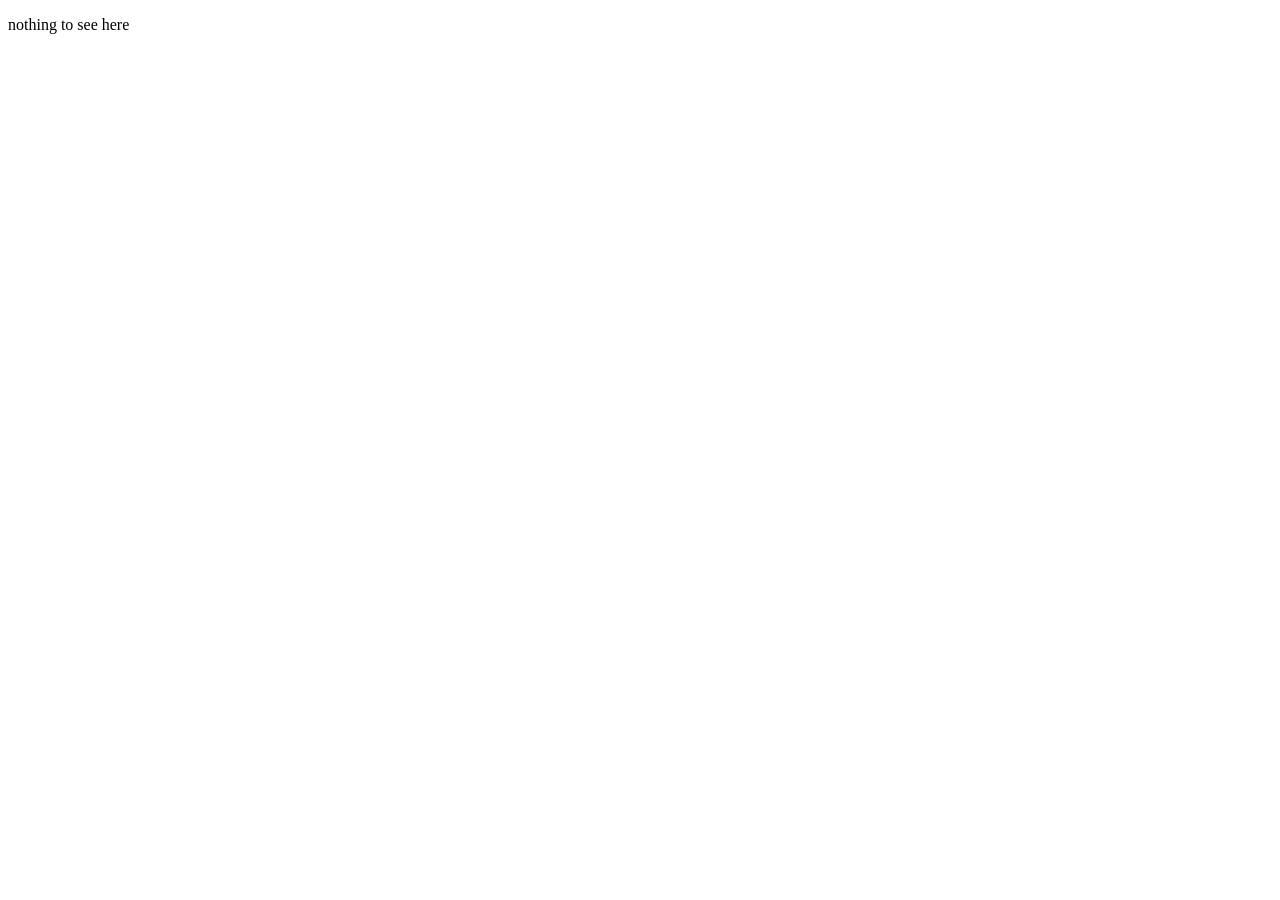
==== about.html @ bacebbcd "added anchor links" ====
<!DOCTYPE html>
<html lang="en">
<head>
    <meta charset="UTF-8">
    <meta name="viewport" content="width=device-width, initial-scale=1.0">
    <title>ourArchive: ABOUT</title>
</head>
<body>
    <p>nothing to see here</p>
</body>
</html>
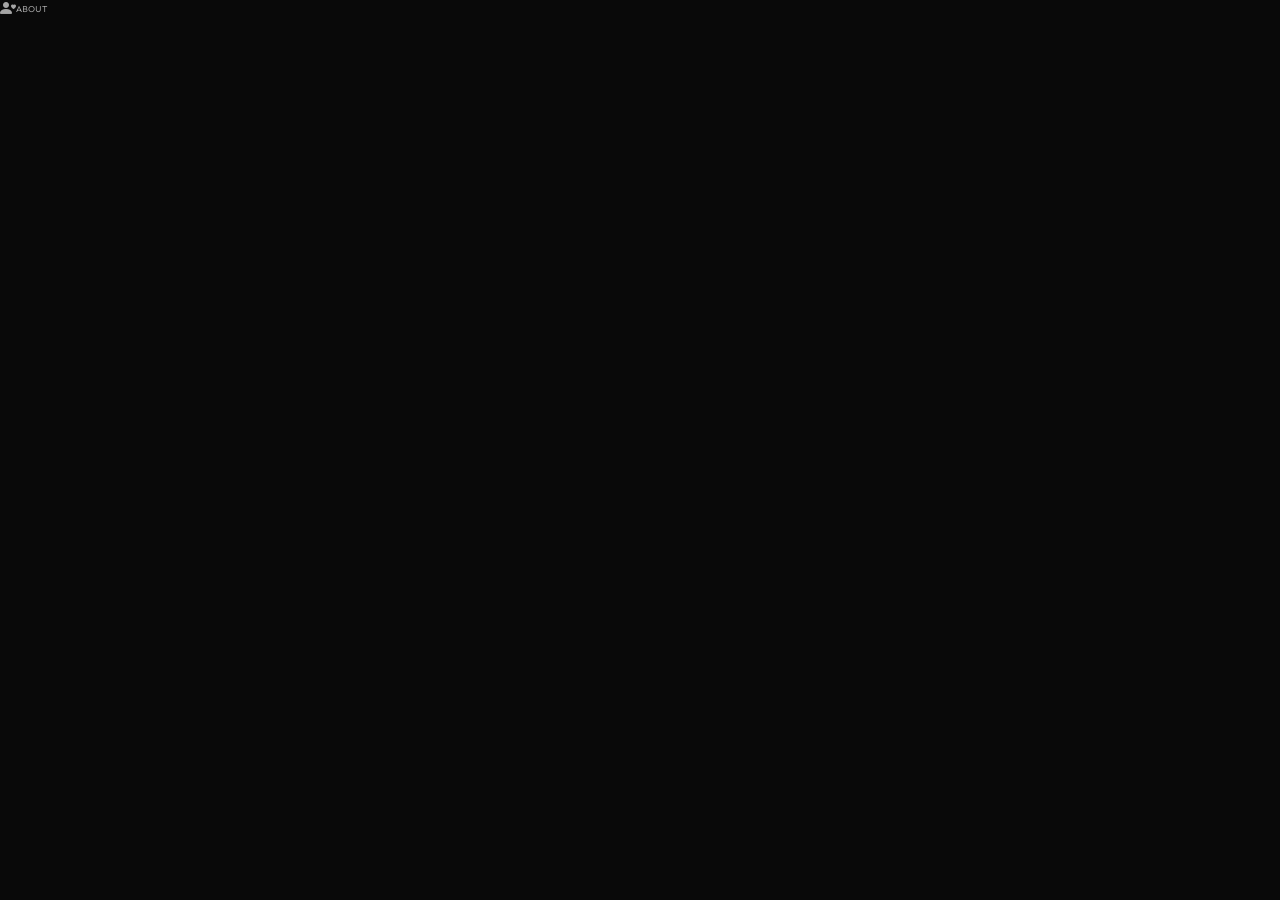
==== commit 515544aa: "Added a new html page" ====
--- a/about.html
+++ b/about.html
@@ -4,8 +4,30 @@
     <meta charset="UTF-8">
     <meta name="viewport" content="width=device-width, initial-scale=1.0">
     <title>ourArchive: ABOUT</title>
+
+    <!-- GOOGLE FONTS -->
+    <link rel="preconnect" href="https://fonts.googleapis.com">
+    <link rel="preconnect" href="https://fonts.googleapis.com">
+    <link rel="preconnect" href="https://fonts.gstatic.com" crossorigin>
+    <link href="https://fonts.googleapis.com/css2?family=Gotu&family=Sen:wght@400..800&display=swap" rel="stylesheet">
+
+    <!-- SCRIPTS -->
+    <link rel="stylesheet" href="about.css">
+
+    <!-- BOOTSTRAP -->
+    <link rel="stylesheet" href="https://cdn.jsdelivr.net/npm/bootstrap-icons@1.13.1/font/bootstrap-icons.min.css">
 </head>
 <body>
-    <p>nothing to see here</p>
+    <div id="background">
+        <div id="navBar">
+            <a class="icon" href="index.html">
+                <i class="bi bi-person-heart"></i>
+                <p>ABOUT</p>
+            </a>
+        </div>
+    </div>
+    
+
+    <script src="about.js"></script>
 </body>
 </html>
--- a/about.css
+++ b/about.css
@@ -0,0 +1,84 @@
+* {
+    margin: 0;
+    padding: 0;
+    box-sizing: border-box;
+    scroll-behavior: smooth;
+}
+
+/* LAYOUT HELPER */
+
+.flexCenter { display: flex; justify-content: center; align-items: center; }
+.flexStartColumn { display: flex; justify-content: center; align-items: flex-start; flex-direction: column;  }
+.flexCenterColumn { display: flex; justify-content: center; align-items: center; flex-direction: column; }
+.imgsContain { width: 100%; height: 100%; object-fit: contain; }
+.imgsCover { width: 100%; height: 100%; object-fit: cover; }
+#imgsRadius { width: 100%; height: 100%; object-fit: contain; border-radius: 100%; }
+
+:root {
+    --black: #090909;
+    --green: #89A482;
+    --white: #fffffd; 
+    
+    --text-color: #a5a5a5;
+
+    --main-title-text:  "Gotu", sans-serif;
+    --main-title-size: 18px;
+    --main-title-letter-spacing: .5px;
+
+    --main-text-size: 12px;
+    --main-text-font-family: "Sen", sans-serif;
+    --main-text-line-height: 1.8em;
+
+    --bullet-text-size: 9px;
+}
+
+/* FONTS */
+.sen {
+  font-family: "Sen", sans-serif;
+  font-optical-sizing: auto;
+  font-weight: 400;
+  font-style: normal;
+}
+
+.gotu-regular {
+  font-family: "Gotu", sans-serif;
+  font-weight: 400;
+  font-style: normal;
+}
+
+/* BACKGROUND */
+#background {
+    position: absolute;
+    top: 0;
+    left: 0;
+    width: 100%;
+    height: 100%;
+    background-color: var(--black);
+}
+
+/* NAVBAR */
+#navBar {
+    position: absolute;
+    top: 0;
+    left: 0;
+    display: flex;
+    justify-content: flex-start;
+    align-items: center;
+    width: 100%;
+}
+
+.icon {
+    width: 100%;
+    height: 100%;
+    display: flex;
+    justify-content: flex-start;
+    align-items: center;
+    font-size: 1rem;
+    color: var(--text-color);
+    text-decoration: none;
+}
+
+.icon p {
+    font-family: var(--main-text-font-family);
+    font-size: var(--bullet-text-size);
+}
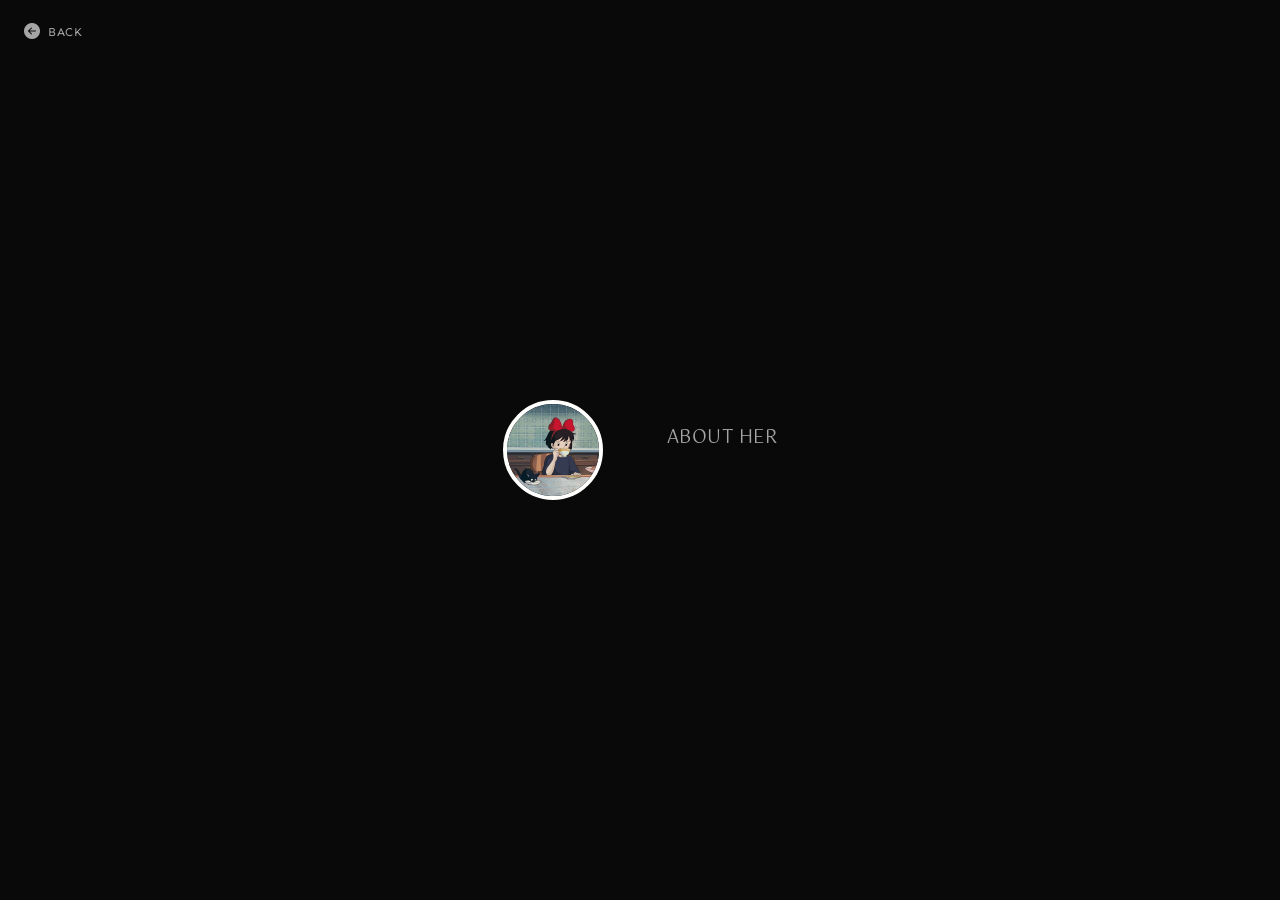
==== commit 35a4de8b: "Updated About Page" ====
--- a/about.html
+++ b/about.html
@@ -20,10 +20,25 @@
 <body>
     <div id="background">
         <div id="navBar">
-            <a class="icon" href="index.html">
-                <i class="bi bi-person-heart"></i>
-                <p>ABOUT</p>
+            <a class="navIcon" href="index.html">
+                <i class="bi bi-arrow-left-circle-fill"></i>
+                <p>BACK</p>
             </a>
+        </div>
+
+        <div id="aboutWrapper" class="flexCenter">
+
+            <!-- PROFILE IMAGE -->
+            <div id="aboutContainer" class="flexCenter">
+                <img src="imgs/kikiIcon.jpg" class="imgs" alt="">
+            </div>
+
+            <!-- DESCRIPTION -->
+            <div id="aboutDescriptionContainer">
+                <div id="about">
+                    <p class="main-title">ABOUT HER</p>
+                </div>
+            </div>
         </div>
     </div>
     
--- a/about.css
+++ b/about.css
@@ -46,6 +46,12 @@
   font-style: normal;
 }
 
+.main-title {
+    font-family: var(--main-title-text);
+    font-size: var(--main-title-size);
+    color: var(--text-color);   
+}
+
 /* BACKGROUND */
 #background {
     position: absolute;
@@ -65,10 +71,13 @@
     justify-content: flex-start;
     align-items: center;
     width: 100%;
+    height: 40px;
 }
 
-.icon {
-    width: 100%;
+.navIcon {
+    margin-top: 1.5rem;
+    margin-left: 1.5rem;
+    gap: 0.5rem;
     height: 100%;
     display: flex;
     justify-content: flex-start;
@@ -78,7 +87,44 @@
     text-decoration: none;
 }
 
-.icon p {
+.navIcon p {
     font-family: var(--main-text-font-family);
-    font-size: var(--bullet-text-size);
+    font-size: var(--main-text-size);
+    letter-spacing: var(--main-title-letter-spacing);
 }
+
+#aboutWrapper {
+    gap: 4rem;
+    width: 100%;
+    height: 100%;
+}
+
+#aboutContainer img {
+    width: 100px;
+    height: 100px;
+    border-radius: 50%;
+    border: 4.5px solid var(--white);
+}
+
+#about {
+    display: flex;
+    flex-direction: column;
+}
+
+#about p:nth-child(1) {
+    letter-spacing: var(--main-title-letter-spacing);
+    margin-bottom: 1.5rem;
+}
+
+/* RESPONSIVE */
+
+@media (max-width: 768px) {
+    #aboutWrapper {
+        flex-direction: column;
+        gap: 1.5rem;
+    }
+
+    #about p:nth-child(1) {
+        text-align: center;
+    }
+}
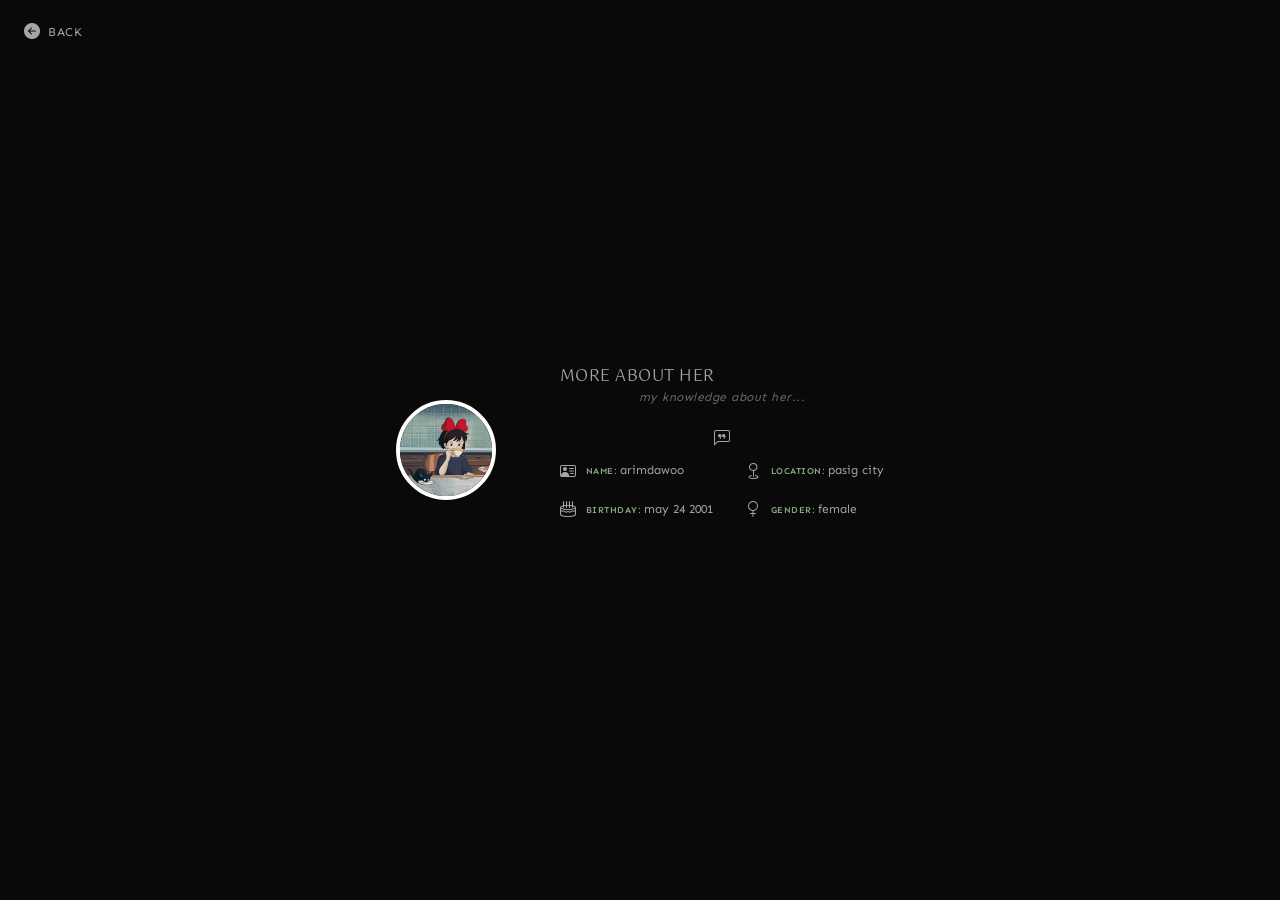
==== commit 7aa367ec: "Revamp the icons" ====
--- a/about.html
+++ b/about.html
@@ -36,7 +36,49 @@
             <!-- DESCRIPTION -->
             <div id="aboutDescriptionContainer">
                 <div id="about">
-                    <p class="main-title">ABOUT HER</p>
+                    <p class="main-title">MORE ABOUT HER</p>
+                    <p class="main-title"><i>my knowledge about her...</i></p>
+                </div>
+
+                <div id="categories">
+                    <i class="bi bi-chat-left-quote"></i>
+                </div>
+                <div id="aboutDetailsContainer">
+                    <div class="aboutDeets">
+                        <div id="detail">
+                            <i class="bi bi-person-vcard"></i>
+                            <li>
+                                <label for="">NAME:</label>
+                                <span>arimdawoo</span>
+                            </li>
+                        </div>
+
+                        <div id="detail">
+                            <i class="bi bi-cake2"></i>
+                            <li>
+                                <label for="">BIRTHDAY:</label>
+                                <span>may 24 2001</span>
+                            </li>
+                        </div>
+                    </div>
+
+                    <div class="aboutDeets">
+                        <div id="detail">
+                            <i class="bi bi-geo"></i>
+                            <li>
+                                <label for="">LOCATION:</label>
+                                <span>pasig city</span>
+                            </li>
+                        </div>
+
+                        <div id="detail">
+                            <i class="bi bi-gender-female"></i>
+                            <li>
+                                <label for="">GENDER:</label>
+                                <span>female</span>
+                            </li>
+                        </div>
+                    </div>
                 </div>
             </div>
         </div>
--- a/about.css
+++ b/about.css
@@ -20,6 +20,7 @@
     --white: #fffffd; 
     
     --text-color: #a5a5a5;
+    --sub-text-color: #696969;
 
     --main-title-text:  "Gotu", sans-serif;
     --main-title-size: 18px;
@@ -46,10 +47,16 @@
   font-style: normal;
 }
 
-.main-title {
-    font-family: var(--main-title-text);
-    font-size: var(--main-title-size);
-    color: var(--text-color);   
+.main-text {
+    font-family: var(--main-text-font-family);
+    font-size: var(--main-text-size);
+    color: var(--text-color);
+}
+
+.sub-text {
+    font-family: var(--main-text-font-family);
+    font-size: var(--main-text-size);
+    color: var(--sub-text-color);
 }
 
 /* BACKGROUND */
@@ -111,10 +118,70 @@
     flex-direction: column;
 }
 
-#about p:nth-child(1) {
+#about p {
+    color: var(--text-color);
     letter-spacing: var(--main-title-letter-spacing);
-    margin-bottom: 1.5rem;
+    font-family: var(--main-title-text);
 }
+
+#about p:nth-child(2) {
+    margin-bottom: 1.6rem;
+    font-family: var(--main-text-font-family);
+    font-size: var(--main-text-size);
+    text-align: center;
+    color: var(--sub-text-color);
+}
+
+#aboutDetailsContainer {
+    display: flex;
+    justify-content: center;
+    align-items: center;
+    gap: 2rem;
+}
+
+#detail {
+    display: flex;
+    justify-content: flex-start;
+    align-items: center;
+    gap: 0.6rem;
+    margin-bottom: 1.2rem;
+}
+
+#detail i {
+    color: var(--text-color);
+    display: flex;
+    align-items: center;
+    margin-top: 3.5px;
+    justify-content: center;
+}
+
+li {
+    list-style-type: none;
+}
+
+label {
+    font-family: var(--main-text-font-family);
+    font-size: var(--bullet-text-size);
+    text-transform: uppercase;
+    letter-spacing: var(--main-title-letter-spacing);
+    color: var(--green);
+    font-weight: 600;
+}
+
+span {
+    color: var(--text-color);
+    font-family: var(--main-text-font-family);
+    font-size: var(--main-text-size);
+}
+
+#categories {
+    margin-bottom: 0.7rem;
+    text-align: center;
+    font-size: 1rem;
+    color: var(--text-color);
+}
+
+
 
 /* RESPONSIVE */
 
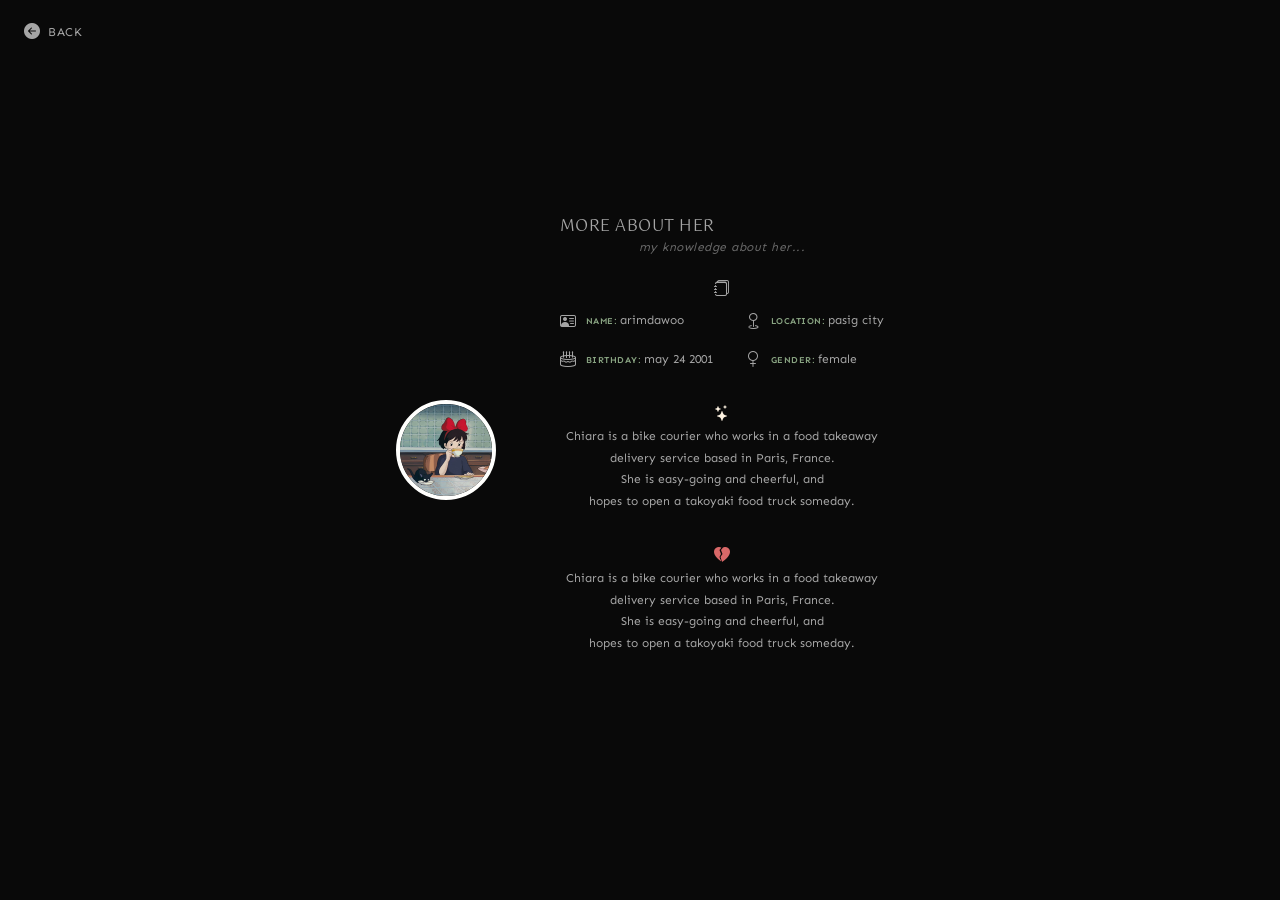
==== commit 2ec7e6a1: "Added more description for About Page" ====
--- a/about.html
+++ b/about.html
@@ -41,7 +41,7 @@
                 </div>
 
                 <div id="categories">
-                    <i class="bi bi-chat-left-quote"></i>
+                    <i class="bi bi-journals"></i>
                 </div>
                 <div id="aboutDetailsContainer">
                     <div class="aboutDeets">
@@ -80,6 +80,22 @@
                         </div>
                     </div>
                 </div>
+
+                <div id="aboutDetailsText">
+                    <i class="bi bi-stars"></i>
+                    <p class="main-text">Chiara is a bike courier who works in a food takeaway 
+                        <br> delivery service based in Paris, France. 
+                            <br> She is easy-going and cheerful, and
+                                <br> hopes to open a takoyaki food truck someday.</p>
+                </div>
+
+                <div id="aboutDetailsText2">
+                    <i class="bi bi-heartbreak-fill"></i>
+                    <p class="main-text">Chiara is a bike courier who works in a food takeaway 
+                        <br> delivery service based in Paris, France. 
+                            <br> She is easy-going and cheerful, and
+                                <br> hopes to open a takoyaki food truck someday.</p>
+                </div>
             </div>
         </div>
     </div>
--- a/about.css
+++ b/about.css
@@ -18,6 +18,8 @@
     --black: #090909;
     --green: #89A482;
     --white: #fffffd; 
+    --yellow: #FEF3E2;
+    --red: #D96868;
     
     --text-color: #a5a5a5;
     --sub-text-color: #696969;
@@ -181,6 +183,23 @@
     color: var(--text-color);
 }
 
+#aboutDetailsText, #aboutDetailsText2 {
+    text-align: center;
+    line-height: var(--main-text-line-height);
+    font-size: var(--main-text-size);
+    margin-top: 1rem;
+    margin-bottom: 2rem;
+}
+
+#aboutDetailsText i {
+    font-size: 1rem;
+    color: var(--yellow);
+}
+
+#aboutDetailsText2 i {
+    font-size: 1rem;
+    color: var(--red);
+}
 
 
 /* RESPONSIVE */
